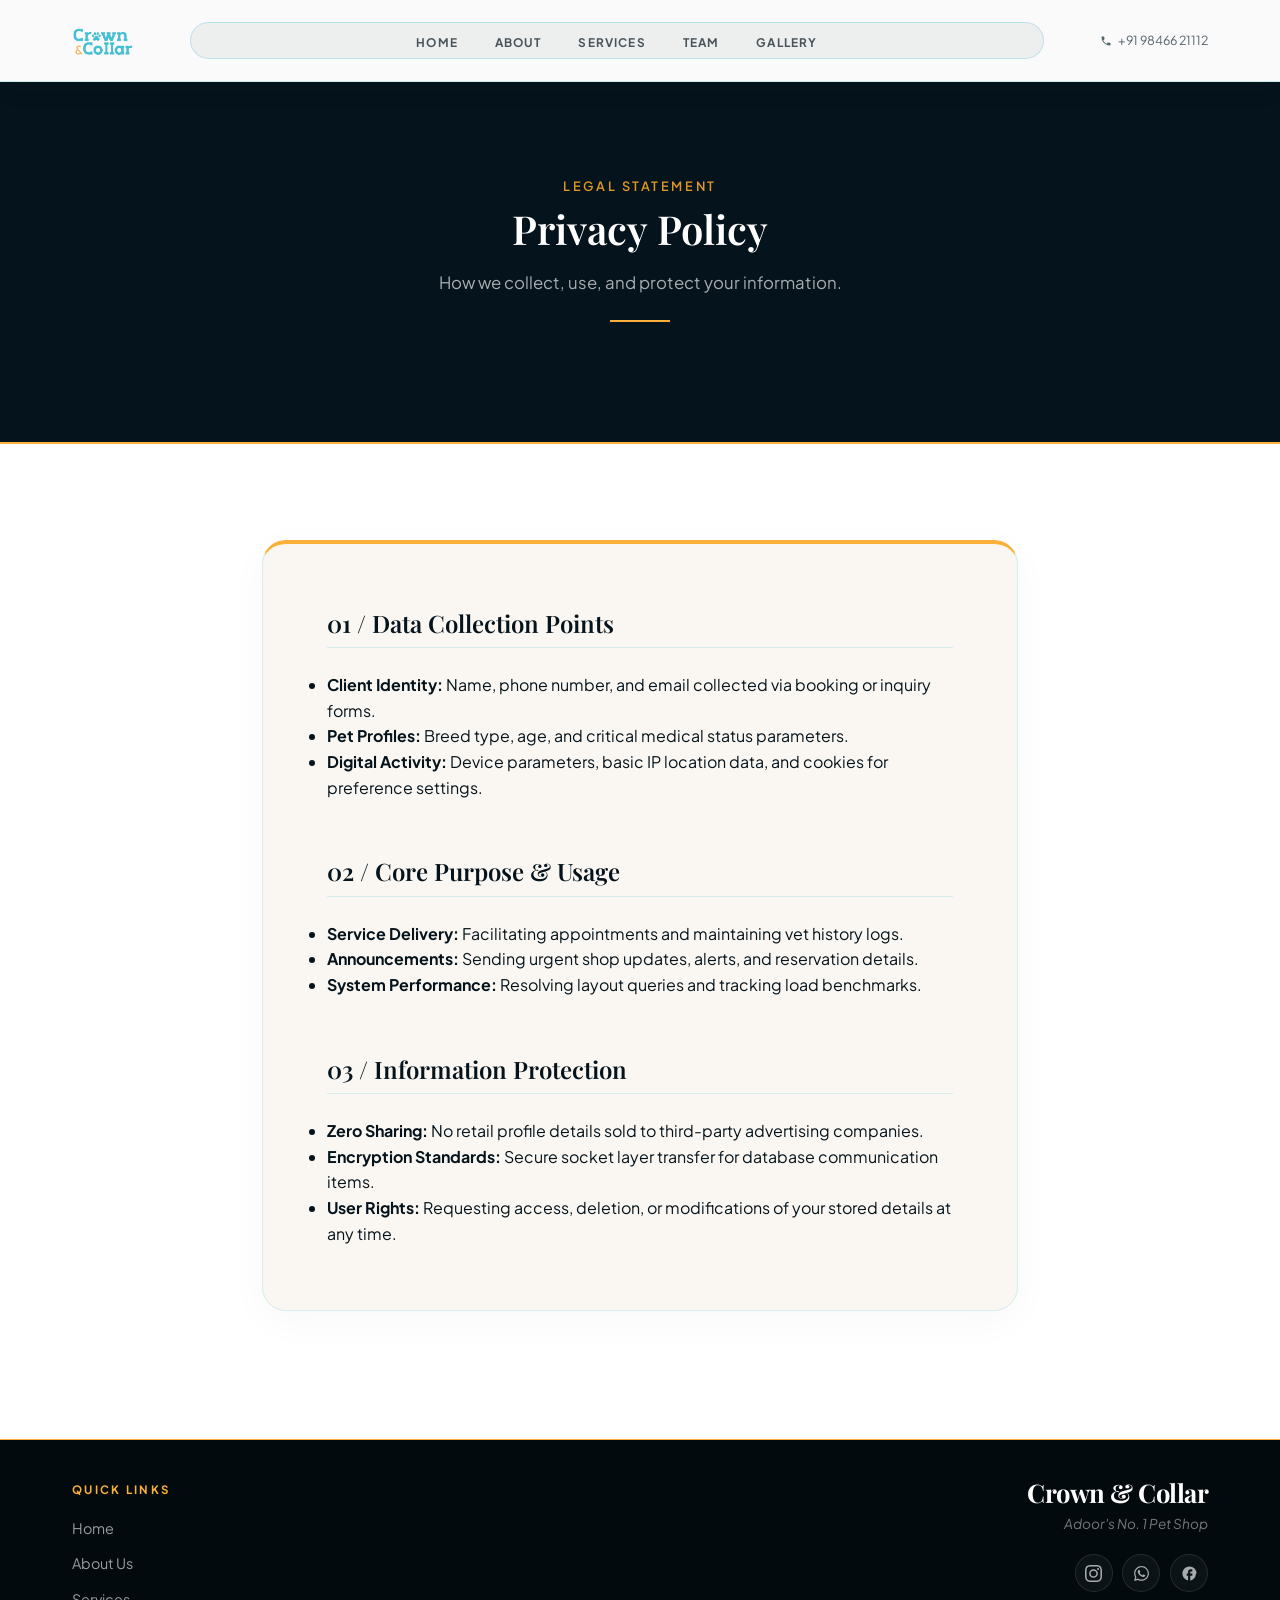
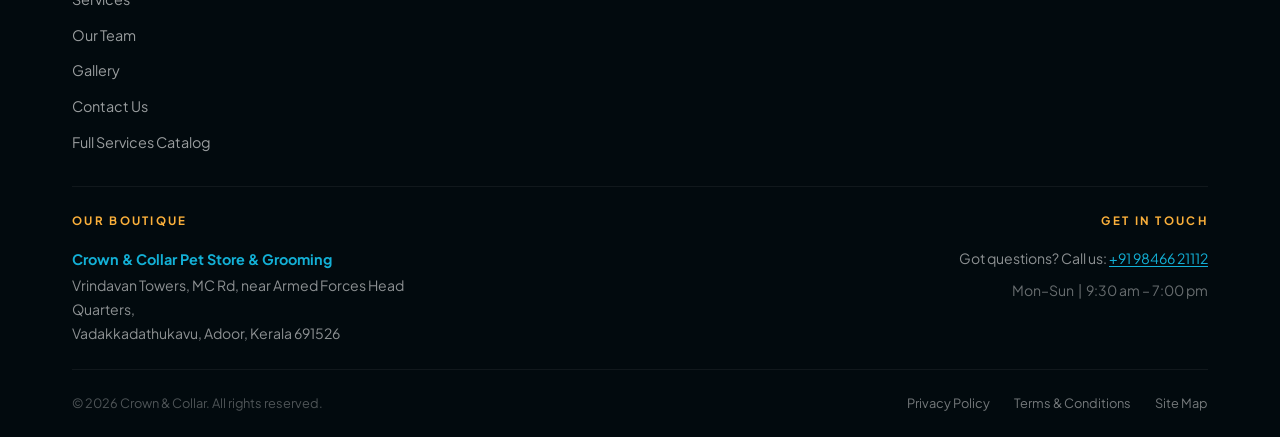
==== privacy.html @ 4568de73 "Initial commit" ====
<!DOCTYPE html>
<html lang="en">
<head>
  <meta charset="UTF-8">
  <meta name="viewport" content="width=device-width, initial-scale=1.0">
  <title>Privacy Policy | Crown & Collar Premium Pet Boutique</title>
  <meta name="description" content="Privacy practices and user data processing policies at Crown & Collar.">
  
  <!-- Fonts -->
  <link rel="preconnect" href="https://fonts.googleapis.com">
  <link rel="preconnect" href="https://fonts.gstatic.com" crossorigin>
  <link href="https://fonts.googleapis.com/css2?family=Playfair+Display:ital,wght@0,400..900;1,400..900&family=Plus+Jakarta+Sans:ital,wght@0,200..800;1,200..800&display=swap" rel="stylesheet">
  
  <link rel="stylesheet" href="styles.css">
</head>
<body>

  <!-- Scroll to Top Floating Button -->
  <button class="scroll-to-top" id="ScrollToTopBtn" aria-label="Scroll to top">
    <svg width="24" height="24" viewBox="0 0 24 24" fill="none" stroke="currentColor" stroke-width="2.5" stroke-linecap="round" stroke-linejoin="round">
      <line x1="12" y1="19" x2="12" y2="5"></line>
      <polyline points="5 12 12 5 19 12"></polyline>
    </svg>
  </button>

  <!-- Header Section -->
  <header class="main-header" id="Header">
    <div class="header-container">
      <div class="logo-wrapper">
        <a href="index.html#home" class="logo-link" aria-label="Crown & Collar Home">
          <img src="assets/logo_vertical.png" alt="Crown & Collar" class="header-logo-img">
        </a>
      </div>
      
      <nav class="nav-menu" id="NavMenu">
        <ul class="nav-list">
          <li class="nav-item"><a href="index.html#home" class="nav-link">Home</a></li>
          <li class="nav-item"><a href="index.html#about" class="nav-link">About</a></li>
          <li class="nav-item"><a href="index.html#services" class="nav-link">Services</a></li>
          <li class="nav-item"><a href="index.html#team" class="nav-link">Team</a></li>
          <li class="nav-item"><a href="index.html#gallery" class="nav-link">Gallery</a></li>
        </ul>
      </nav>

      <div class="header-actions">
        <div class="header-contact-info">
          <span class="contact-detail-line">
            <svg width="12" height="12" viewBox="0 0 24 24" fill="currentColor">
              <path d="M6.62 10.79c1.44 2.83 3.76 5.14 6.59 6.59l2.2-2.2c.27-.27.67-.36 1.02-.24 1.12.37 2.33.57 3.57.57.55 0 1 .45 1 1V20c0 .55-.45 1-1 1-9.39 0-17-7.61-17-17 0-.55.45-1 1-1h3.5c.55 0 1 .45 1 1 0 1.25.2 2.45.57 3.57.11.35.03.74-.25 1.02l-2.2 2.2z"/>
            </svg>
            <a href="tel:+919846621112">+91 98466 21112</a>
          </span>
        </div>
        <button class="mobile-toggle" aria-label="Toggle Navigation" id="MobileMenuToggle" style="display:none">
          <span class="bar"></span>
          <span class="bar"></span>
          <span class="bar"></span>
        </button>
      </div>
    </div>
  </header>


  <!-- Title Section -->
  <section class="services-hero-banner">
    <div class="container">
      <div class="section-center-header" style="margin-bottom: 2rem;">
        <div class="section-header-tag">Legal Statement</div>
        <h1 class="section-title">Privacy Policy</h1>
        <p class="subpage-tagline">How we collect, use, and protect your information.</p>
        <div class="divider-line center"></div>
      </div>
    </div>
  </section>

  <!-- Policy Content -->
  <section class="policy-page-content">
    <div class="policy-content-container">
      <div class="announcements-card">
        
        <div class="policy-block">
          <h2>01 / Data Collection Points</h2>
          <ul class="bullet-highlights-list">
            <li><strong>Client Identity:</strong> Name, phone number, and email collected via booking or inquiry forms.</li>
            <li><strong>Pet Profiles:</strong> Breed type, age, and critical medical status parameters.</li>
            <li><strong>Digital Activity:</strong> Device parameters, basic IP location data, and cookies for preference settings.</li>
          </ul>
        </div>

        <div class="policy-block">
          <h2>02 / Core Purpose &amp; Usage</h2>
          <ul class="bullet-highlights-list">
            <li><strong>Service Delivery:</strong> Facilitating appointments and maintaining vet history logs.</li>
            <li><strong>Announcements:</strong> Sending urgent shop updates, alerts, and reservation details.</li>
            <li><strong>System Performance:</strong> Resolving layout queries and tracking load benchmarks.</li>
          </ul>
        </div>

        <div class="policy-block">
          <h2>03 / Information Protection</h2>
          <ul class="bullet-highlights-list">
            <li><strong>Zero Sharing:</strong> No retail profile details sold to third-party advertising companies.</li>
            <li><strong>Encryption Standards:</strong> Secure socket layer transfer for database communication items.</li>
            <li><strong>User Rights:</strong> Requesting access, deletion, or modifications of your stored details at any time.</li>
          </ul>
        </div>

      </div>
    </div>
  </section>

  <!-- Footer Section -->
  <footer class="main-footer">
    <div class="container">

      <!-- Top Row: Quick Links | Brand + Socials -->
      <div class="footer-top">
        <div class="footer-quick-links">
          <span class="footer-section-label">Quick Links</span>
          <ul class="footer-links">
            <li><a href="index.html#home">Home</a></li>
            <li><a href="index.html#about">About Us</a></li>
            <li><a href="index.html#services">Services</a></li>
            <li><a href="index.html#team">Our Team</a></li>
            <li><a href="index.html#gallery">Gallery</a></li>
            <li><a href="index.html#contact">Contact Us</a></li>
            <li><a href="services.html">Full Services Catalog</a></li>
          </ul>
        </div>
        <div class="footer-brand-block">
          <span class="footer-logo-text">Crown &amp; Collar</span>
          <span class="footer-tagline">Adoor's No. 1 Pet Shop</span>
          <div class="footer-socials">
            <a href="https://www.instagram.com/crown_n_collar_official/" target="_blank" aria-label="Instagram" class="social-icon">
              <svg width="17" height="17" viewBox="0 0 24 24" fill="currentColor"><path d="M12 2.163c3.204 0 3.584.012 4.85.07 3.252.148 4.771 1.691 4.919 4.919.058 1.265.069 1.645.069 4.849 0 3.205-.012 3.584-.069 4.849-.149 3.225-1.664 4.771-4.919 4.919-1.266.058-1.644.07-4.85.07-3.204 0-3.584-.012-4.849-.07-3.26-.149-4.771-1.699-4.919-4.92-.058-1.265-.07-1.644-.07-4.849 0-3.204.013-3.583.07-4.849.149-3.227 1.664-4.771 4.919-4.919 1.266-.057 1.645-.069 4.849-.069zM12 0C8.741 0 8.333.014 7.053.072 2.695.272.273 2.69.073 7.051.014 8.333 0 8.741 0 12c0 3.259.014 3.668.072 4.948.2 4.358 2.618 6.78 6.98 6.98 1.281.058 1.689.072 4.948.072 3.259 0 3.668-.014 4.948-.072 4.354-.2 6.782-2.618 6.979-6.98.059-1.28.073-1.689.073-4.948 0-3.259-.014-3.667-.072-4.947-.196-4.354-2.617-6.78-6.979-6.98C15.668.014 15.259 0 12 0zm0 5.838a6.162 6.162 0 1 0 0 12.324 6.162 6.162 0 0 0 0-12.324zM12 16a4 4 0 1 1 0-8 4 4 0 0 1 0 8zm6.406-11.845a1.44 1.44 0 1 0 0 2.881 1.44 1.44 0 0 0 0-2.881z"/></svg>
            </a>
            <a href="https://wa.me/919846621112" target="_blank" aria-label="WhatsApp" class="social-icon">
              <svg width="17" height="17" viewBox="0 0 448 512" fill="currentColor"><path d="M380.9 97.1C339 55.1 283.2 32 223.9 32c-122.4 0-222 99.6-222 222 0 39.1 10.2 77.3 29.6 111L0 480l117.7-30.9c32.4 17.7 68.9 27 106.1 27h.1c122.3 0 224.1-99.6 224.1-222 0-59.3-25.2-115-67.1-157zm-157 341.6c-33.2 0-65.7-8.9-94-25.7l-6.7-4-69.8 18.3 18.7-68.1-4.4-7c-18.5-29.4-28.2-63.3-28.2-98.2 0-101.7 82.8-184.5 184.6-184.5 49.3 0 95.6 19.2 130.4 54.1 34.8 34.9 56.2 81.2 56.1 130.5 0 101.8-84.9 184.6-186.6 184.6zm101.2-138.2c-5.5-2.8-32.8-16.2-37.9-18-5.1-1.9-8.8-2.8-12.5 2.8-3.7 5.6-14.3 18-17.6 21.8-3.2 3.7-6.5 4.2-12 1.4-32.6-16.3-54-29.1-75.5-66-5.7-9.8 5.7-9.1 16.3-30.3 1.8-3.7.9-6.9-.5-9.7-1.4-2.8-12.5-30.1-17.1-41.2-4.5-10.8-9.1-9.3-12.5-9.5-3.2-.2-6.9-.2-10.6-.2-3.7 0-9.7 1.4-14.8 6.9-5.1 5.6-19.4 19-19.4 46.3 0 27.3 19.9 53.7 22.6 57.4 2.8 3.7 39.1 59.7 94.8 83.8 35.2 15.2 49 16.5 66.6 13.9 10.7-1.6 32.8-13.4 37.4-26.4 4.6-13 4.6-24.1 3.2-26.4-1.3-2.5-5-3.9-10.5-6.6z"/></svg>
            </a>
            <a href="https://www.facebook.com/profile.php?id=61587405965671" target="_blank" aria-label="Facebook" class="social-icon">
              <svg width="17" height="17" viewBox="0 0 24 24" fill="currentColor"><path d="M22 12c0-5.52-4.48-10-10-10S2 6.48 2 12c0 4.84 3.44 8.87 8 9.8V15H8v-3h2V9.5C10 7.57 11.57 6 13.5 6H16v3h-2c-.55 0-1 .45-1 1v2h3v3h-3v6.95c4.56-.93 8-4.96 8-9.75z"/></svg>
            </a>
          </div>
        </div>
      </div>

      <!-- Middle Row: Address | Get in Touch -->
      <div class="footer-middle">
        <div class="footer-address-block">
          <span class="footer-section-label">Our Boutique</span>
          <strong>Crown &amp; Collar Pet Store &amp; Grooming</strong>
          <p>Vrindavan Towers, MC Rd, near Armed Forces Head Quarters,<br>Vadakkadathukavu, Adoor, Kerala 691526</p>
        </div>
        <div class="footer-contact-block">
          <span class="footer-section-label" style="display:block; text-align:right;">Get in Touch</span>
          <p>Got questions? Call us: <a href="tel:+919846621112">+91 98466 21112</a></p>
          <p style="margin-top: 0.5rem; color: rgba(255,255,255,0.4);">Mon&ndash;Sun &nbsp;|&nbsp; 9:30 am &ndash; 7:00 pm</p>
        </div>
      </div>

      <!-- Bottom Bar -->
      <div class="footer-bottom">
        <p class="copyright-txt">&copy; 2026 Crown &amp; Collar. All rights reserved.</p>
        <ul class="bottom-links">
          <li><a href="privacy.html">Privacy Policy</a></li>
          <li><a href="tnc.html">Terms &amp; Conditions</a></li>
          <li><a href="sitemap.xml">Site Map</a></li>
        </ul>
      </div>

    </div>
  </footer>

  <script src="script.js"></script>
</body>
</html>
---- styles.css ----
/* 
   Crown & Collar - Remake Stylesheet
   Storefront Aligned Design System
*/

/* --- CSS Variables & Design Tokens --- */
:root {
  --color-white: #ffffff;
  --color-beige-light: #faf7f2;          /* Warm editorial background */
  --color-beige-dark: #f5f0e6;
  --color-sand: #eae1d4;
  
  /* Brand Slate, Sky Blue & Gold from logo / storefront sign */
  --color-accent-emerald: #05141c;       /* Storefront dark Slate-teal */
  --color-accent-emerald-dark: #020a0e;
  --color-accent-emerald-light: #e4f5f9;
  
  --color-accent-blue: #13b0d6;          /* glowing logo cyan/sky blue */
  --color-accent-gold: #fbb03b;          /* logo ampersand orange-yellow */
  --color-accent-gold-dark: #e09623;
  
  --color-text-dark: #05141c;            /* Dark slate-teal instead of generic black */
  --color-text-muted: #56646e;           /* Muted slate-teal */
  
  /* Playfair Display display serif and Jakarta Sans body */
  --font-title: 'Playfair Display', Georgia, serif;
  --font-body: 'Plus Jakarta Sans', system-ui, -apple-system, sans-serif;
  
  --transition-smooth: all 0.75s cubic-bezier(0.34, 1.56, 0.64, 1); /* Spring transition curve */
  --transition-fast: all 0.2s ease;
  
  --border-premium: 1px solid rgba(19, 176, 214, 0.15);
  --border-radius-btn: 50px;             /* Pill buttons matching Grooming Offer Card flyer */
  --border-radius-card: 24px;            /* Rounded editorial cards */
  --border-radius-pill: 50px;
}

/* --- Base & Reset --- */
* {
  margin: 0;
  padding: 0;
  box-sizing: border-box;
}

html {
  scroll-behavior: smooth;
  font-size: 16px;
  -webkit-font-smoothing: antialiased;
  overflow-x: hidden;
}

body {
  font-family: var(--font-body);
  background-color: var(--color-beige-light);
  color: var(--color-text-dark);
  line-height: 1.6;
  overflow-x: hidden;
}

/* Custom Scrollbar */
::-webkit-scrollbar {
  width: 8px;
}
::-webkit-scrollbar-track {
  background: var(--color-beige-dark);
}
::-webkit-scrollbar-thumb {
  background: var(--color-accent-blue);
}
::-webkit-scrollbar-thumb:hover {
  background: var(--color-accent-blue);
  filter: brightness(0.9);
}

.container {
  max-width: 1200px;
  margin: 0 auto;
  padding: 0 2rem;
  width: 100%;
}

h1, h2, h3, h4, h5, h6 {
  font-family: var(--font-title);
  color: var(--color-accent-emerald);
  font-weight: 600;
  line-height: 1.25;
}

a {
  text-decoration: none;
  color: inherit;
  transition: var(--transition-fast);
}

img {
  max-width: 100%;
  height: auto;
  display: block;
}

/* --- Buttons (Pills Aligned) --- */
.btn {
  display: inline-flex;
  align-items: center;
  justify-content: center;
  gap: 0.5rem;
  font-family: var(--font-body);
  font-weight: 500;
  font-size: 0.85rem;
  text-transform: uppercase;
  letter-spacing: 0.1em;
  padding: 1rem 2rem;
  border-radius: var(--border-radius-btn);
  cursor: pointer;
  border: none;
  transition: var(--transition-smooth);
}

.btn-primary {
  background-color: var(--color-accent-blue);
  color: var(--color-accent-emerald);
  border: 1px solid var(--color-accent-blue);
  font-weight: 700;
}

.btn-primary:hover {
  background-color: transparent;
  color: var(--color-accent-blue);
}

.btn-secondary {
  background-color: var(--color-white);
  color: var(--color-accent-blue);
  border: 1px solid rgba(19, 176, 214, 0.25);
}

.btn-secondary:hover {
  background-color: var(--color-accent-emerald-light);
}

.btn-outline {
  background-color: transparent;
  color: var(--color-white);
  border: 1.5px solid var(--color-accent-gold);
}

.btn-outline:hover {
  background-color: var(--color-accent-gold);
  color: var(--color-accent-emerald-dark);
}

.btn-outline-dark {
  background-color: transparent;
  color: var(--color-accent-blue);
  border: 1.5px solid var(--color-accent-blue);
}

.btn-outline-dark:hover {
  background-color: var(--color-accent-blue);
  color: var(--color-accent-emerald);
}

.btn-block {
  display: flex;
  width: 100%;
}

.section-header-tag {
  font-size: 0.8rem;
  text-transform: uppercase;
  letter-spacing: 0.2em;
  color: var(--color-accent-gold-dark);
  font-weight: 600;
  margin-bottom: 0.5rem;
}

.section-title {
  font-size: 2.5rem;
  margin-bottom: 1rem;
}

.divider-line {
  width: 60px;
  height: 2px;
  background-color: var(--color-accent-gold);
  margin-bottom: 1.5rem;
}

.divider-line.center {
  margin-left: auto;
  margin-right: auto;
}

.section-center-header {
  text-align: center;
  display: flex;
  flex-direction: column;
  align-items: center;
  margin-bottom: 4rem;
}

/* --- Decorative Watermark --- */
.section-bg-paw {
  position: absolute;
  width: 400px;
  height: 400px;
  background-image: url("data:image/svg+xml,%3Csvg xmlns='http://www.w3.org/2000/svg' viewBox='0 0 432 442' fill='%2313b0d6'%3E%3Cpath d='M38,123 L22,135 L16,142 L11,153 L9,169 L10,190 L15,206 L30,231 L54,252 L70,258 L94,258 L108,251 L122,230 L123,218 L125,216 L125,193 L123,190 L122,178 L116,164 L117,162 L114,161 L103,142 L97,137 L92,129 L83,128 L76,122 L63,122 L57,119 Z'/%3E%3Cpath d='M374,337 L357,300 L335,278 L328,279 L325,273 L319,273 L302,255 L283,217 L265,193 L226,176 L204,177 L168,193 L148,218 L128,259 L77,299 L59,336 L60,372 L86,405 L108,412 L147,413 L205,395 L224,394 L283,413 L325,413 L348,403 L364,388 L374,366 Z'/%3E%3Cpath d='M136,15 L117,24 L104,40 L103,49 L95,69 L96,92 L103,109 L103,115 L113,135 L128,151 L136,157 L143,158 L148,162 L165,163 L176,161 L197,145 L199,137 L204,131 L213,90 L212,80 L209,84 L208,69 L204,56 L198,47 L198,43 L192,39 L191,33 L186,28 L164,15 L156,13 Z'/%3E%3Cpath d='M305,16 L284,13 L270,15 L258,20 L243,32 L241,39 L236,42 L228,58 L225,72 L225,87 L223,87 L222,81 L220,87 L225,123 L235,146 L255,161 L281,163 L296,157 L315,141 L330,117 L330,111 L337,92 L336,60 L330,47 L330,41 L317,24 Z'/%3E%3Cpath d='M394,123 L379,119 L356,123 L341,131 L333,141 L325,144 L323,152 L316,161 L316,166 L310,180 L310,190 L307,193 L307,215 L311,230 L316,237 L318,244 L322,245 L330,254 L348,259 L358,259 L376,255 L388,244 L394,241 L405,229 L409,219 L415,211 L422,188 L424,161 L418,142 L413,139 L406,129 Z'/%3E%3C/svg%3E");
  background-repeat: no-repeat;
  background-size: contain;
  opacity: 0.02;
  pointer-events: none;
  z-index: 1;
}

.watermark-top-left {
  top: 10%;
  left: -100px;
  transform: rotate(25deg);
}

.watermark-bottom-right {
  bottom: 5%;
  right: -100px;
  transform: rotate(-15deg);
}

/* --- Floating Scroll to Top --- */
.scroll-to-top {
  position: fixed;
  bottom: 2rem;  /* Lowered as WhatsApp button is removed */
  right: 2rem;
  width: 48px;
  height: 48px;
  background-color: var(--color-accent-blue);
  color: var(--color-accent-emerald);
  border: 1px solid rgba(255, 255, 255, 0.1);
  border-radius: var(--border-radius-btn);
  display: flex;
  align-items: center;
  justify-content: center;
  box-shadow: 0 4px 15px rgba(0,0,0,0.15);
  cursor: pointer;
  opacity: 0;
  pointer-events: none;
  z-index: 99;
  transition: var(--transition-smooth);
}

.scroll-to-top.visible {
  opacity: 1;
  pointer-events: auto;
}

.scroll-to-top:hover {
  background-color: var(--color-white);
  color: var(--color-accent-blue);
  border-color: var(--color-accent-blue);
  transform: translateY(-3px);
}

/* --- Header & Logo Customization --- */
.main-header {
  position: fixed;
  top: 0;
  left: 0;
  width: 100%;
  z-index: 100;
  background-color: rgba(255, 255, 255, 0.98);
  backdrop-filter: blur(20px);
  -webkit-backdrop-filter: blur(20px);
  border-bottom: 1px solid rgba(19, 176, 214, 0.2);
  box-shadow: 0 4px 28px rgba(5, 20, 28, 0.09);
  transition: var(--transition-fast);
}

/* Exact logo image in header */
.header-logo-img {
  height: 62px;
  width: auto;
  display: block;
  object-fit: contain;
}

.header-container {
  max-width: 1200px;
  margin: 0 auto;
  padding: 0.6rem 2rem;
  display: flex;
  align-items: center;
  gap: 2rem;
  /* logo | nav (center) | contact */
}

/* Mobile nav overlay dimmer */
.nav-overlay {
  display: none;
  position: fixed;
  inset: 0;
  background: rgba(2, 10, 14, 0.55);
  z-index: 99;
  backdrop-filter: blur(2px);
}

.nav-overlay.active {
  display: block;
}

/* Vertical Stacked Logo (Header Nav) */
.logo-vertical {
  display: flex;
  flex-direction: column;
  align-items: flex-start;
  line-height: 0.95;
  padding: 2px 0;
}

.logo-vertical .logo-line-1 {
  font-family: var(--font-title);
  font-size: 1.55rem;
  font-weight: 700;
  color: var(--color-accent-blue);
  display: flex;
  align-items: center;
  gap: 1px;
  letter-spacing: -0.02em;
}

.logo-vertical .logo-line-2 {
  font-family: var(--font-title);
  font-size: 1.25rem;
  font-weight: 700;
  color: var(--color-accent-blue);
  letter-spacing: -0.01em;
  margin-top: 1px;
}

.logo-vertical .amp {
  color: var(--color-accent-gold);
  font-style: italic;
  font-weight: 400;
}

/* Horizontal Logo elsewhere */
.logo-horizontal {
  font-family: var(--font-title);
  color: var(--color-accent-blue);
  display: inline-flex;
  align-items: center;
  gap: 3px;
  letter-spacing: -0.02em;
}

.logo-horizontal .amp {
  color: var(--color-accent-gold);
  font-style: italic;
  font-weight: 400;
}

/* SVG Paw Print logo char styling */
.logo-paw-icon svg {
  width: 19px;
  height: 19px;
  fill: var(--color-accent-blue);
  color: var(--color-accent-blue);
  vertical-align: middle;
  display: inline-block;
  margin: 0 -1px;
}

/* Navigation: hidden on mobile, horizontal bar on desktop */
.nav-menu {
  display: none;
  position: static;
  width: auto;
  height: auto;
  background-color: transparent;
  border-left: none;
  padding: 0;
  z-index: 1;
}

.nav-list {
  display: flex;
  flex-direction: column;
  list-style: none;
  gap: 2rem;
}

.nav-link {
  font-size: 0.95rem;
  font-weight: 700;
  text-transform: uppercase;
  letter-spacing: 0.15em;
  color: rgba(255, 255, 255, 0.8);
  position: relative;
  padding: 0.5rem 0;
}


.nav-link.active {
  color: var(--color-accent-blue);
}

.header-actions {
  display: flex;
  align-items: center;
  gap: 1.5rem;
}

.header-contact-info {
  display: none;
  flex-direction: column;
  align-items: flex-end;
  gap: 0.15rem;
  font-size: 0.78rem;
  color: var(--color-text-muted); /* Dark on light header */
}

.contact-detail-line {
  display: flex;
  align-items: center;
  gap: 0.4rem;
  color: var(--color-text-muted);
}

.contact-detail-line a {
  color: var(--color-text-muted);
}

.contact-detail-line a:hover {
  color: var(--color-accent-blue);
}

.mobile-toggle {
  display: none;
}


.mobile-toggle .bar {
  width: 100%;
  height: 2px;
  background-color: var(--color-accent-blue);
  transition: var(--transition-fast);
}

/* --- Hero Section & Grid --- */
.hero-section {
  position: relative;
  min-height: 100vh;
  padding: 10rem 0 5rem;
  background-color: var(--color-accent-emerald);
  display: flex;
  align-items: center;
  color: var(--color-white);
  border-bottom: 2px solid var(--color-accent-gold);
  /* Prevent horizontal overflow */
  overflow: hidden;
  width: 100%;
}

.hero-container-grid {
  display: flex;
  flex-direction: column;
  align-items: center;
  text-align: center;
  gap: 3rem;
  width: 100%;
}

.hero-text-block {
  max-width: 540px;
  margin: 0 auto;
}

.hero-title-logo-container {
  margin-bottom: 0.75rem;
  display: block;
}

.hero-logo-img {
  max-width: min(340px, 90vw);
  height: auto;
  display: block;
  margin: 0 auto;
}

.hero-subtitle {
  font-size: clamp(0.9rem, 2vw, 1.4rem);
  font-weight: 500;
  color: var(--color-accent-gold);
  text-transform: uppercase;
  letter-spacing: 0.15em;
  margin-bottom: 1.5rem;
}

.hero-copy {
  font-size: clamp(0.95rem, 1.5vw, 1.15rem);
  line-height: 1.6;
  color: rgba(255, 255, 255, 0.8);
  margin-bottom: 2.5rem;
}

.hero-cta-wrapper {
  display: flex;
}

.btn-book {
  padding: 1.15rem 2.5rem;
  font-weight: 700;
}

/* Interactive Paw Carousel queue layout */
.hero-carousel-block {
  display: flex;
  justify-content: center;
  align-items: center;
  overflow: hidden;
}

.paw-carousel-wrapper {
  position: relative;
  width: min(320px, 90vw);
  height: min(300px, 85vw);
  margin: 0 auto;
}

.paw-carousel {
  position: relative;
  width: 100%;
  height: 100%;
}

.paw-card {
  position: absolute;
  overflow: hidden;
  box-shadow: 0 15px 40px rgba(0,0,0,0.15);
  background-color: var(--color-white);
  border: var(--border-premium);
  transition: all 0.95s cubic-bezier(0.34, 1.56, 0.64, 1);
  cursor: pointer;
}

.paw-card:hover {
  box-shadow: 0 20px 45px rgba(19, 176, 214, 0.35);
  z-index: 10 !important;
}

.paw-card img {
  width: 100%;
  height: 100%;
  object-fit: cover;
  display: block;
  transition: transform 0.6s cubic-bezier(0.25, 1, 0.5, 1);
}

.paw-card:hover img {
  transform: scale(1.1);
}

/* Slot classes that JavaScript rotates (Proportional percentage-based sizes) */
.paw-card.slot-palm {
  bottom: 2%;
  left: 50%;
  transform: translateX(-50%) translateY(0) rotate(0deg) scale(1);
  width: 58%;
  height: 52%;
  border-radius: 55% 55% 45% 45% / 65% 65% 35% 35%;
  border: 2px solid var(--color-accent-gold);
  z-index: 5;
  opacity: 1;
  box-shadow: 0 20px 45px rgba(19, 176, 214, 0.25);
}

.paw-card.slot-toe1 {
  left: 5%;
  top: 10%;
  width: 22%;
  aspect-ratio: 93 / 78;
  height: auto;
  border-radius: 50% 50% 45% 45% / 60% 60% 40% 40%;
  border: 1px solid rgba(19, 176, 214, 0.55);
  transform: translateX(0) translateY(0) rotate(-22deg) scale(1);
  z-index: 4;
  opacity: 0.9;
}

.paw-card.slot-toe2 {
  left: 28%;
  top: 2%;
  width: 22%;
  aspect-ratio: 93 / 78;
  height: auto;
  border-radius: 50% 50% 45% 45% / 60% 60% 40% 40%;
  border: 1px solid rgba(19, 176, 214, 0.55);
  transform: translateX(0) translateY(0) rotate(-8deg) scale(1);
  z-index: 4;
  opacity: 0.9;
}

.paw-card.slot-toe3 {
  left: 52%;
  top: 2%;
  width: 22%;
  aspect-ratio: 93 / 78;
  height: auto;
  border-radius: 50% 50% 45% 45% / 60% 60% 40% 40%;
  border: 1px solid rgba(19, 176, 214, 0.55);
  transform: translateX(0) translateY(0) rotate(8deg) scale(1);
  z-index: 4;
  opacity: 0.9;
}

.paw-card.slot-toe4 {
  left: 72%;
  top: 10%;
  width: 22%;
  aspect-ratio: 93 / 78;
  height: auto;
  border-radius: 50% 50% 45% 45% / 60% 60% 40% 40%;
  border: 1px solid rgba(19, 176, 214, 0.55);
  transform: translateX(0) translateY(0) rotate(22deg) scale(1);
  z-index: 4;
  opacity: 0.9;
}


/* --- About Section --- */
.about-section {
  position: relative;
  padding: 4.5rem 0;
  background-color: var(--color-beige-light);
}

.about-grid {
  display: flex;
  flex-direction: column;
  gap: 3rem;
  align-items: center;
  text-align: center;
}

/* Numbered Services Flow Aligned to OB style */
.numbered-services-flow {
  display: flex;
  flex-direction: column;
  gap: 3.5rem;
  align-items: center;
  text-align: center;
  margin-bottom: 3.5rem;
  width: 100%;
}

.numbered-service-item {
  display: flex;
  flex-direction: column;
  align-items: center;
  position: relative;
  width: 100%;
}

.service-number {
  font-family: var(--font-title);
  font-size: 3.5rem;
  font-weight: 900;
  color: var(--color-accent-blue);
  line-height: 1;
  margin-bottom: 1.25rem;
}

.service-img-wrapper {
  width: 140px;
  height: 140px;
  border-radius: 24px;
  overflow: hidden;
  border: var(--border-premium);
  margin-bottom: 1.5rem;
  box-shadow: 0 10px 25px rgba(0,0,0,0.04);
}

.service-thumb-img {
  width: 100%;
  height: 100%;
  object-fit: cover;
}

.service-title-text {
  font-family: var(--font-title);
  font-size: 1.4rem;
  color: var(--color-text-dark);
  text-transform: uppercase;
  margin-bottom: 0.75rem;
  letter-spacing: -0.01em;
}

.service-desc-text {
  font-size: 0.92rem;
  color: var(--color-text-muted);
  max-width: 280px;
  line-height: 1.6;
}

.features-summary-banner {
  margin-top: 4rem;
  padding: 2rem;
  background-color: var(--color-white);
  border-radius: var(--border-radius-card);
  border: var(--border-premium);
  text-align: center;
  width: 100%;
}

.features-label {
  font-size: 0.75rem;
  font-weight: 700;
  text-transform: uppercase;
  letter-spacing: 0.2em;
  color: var(--color-accent-gold-dark);
  margin-bottom: 1.25rem;
}

.features-list-pills {
  display: flex;
  flex-wrap: wrap;
  justify-content: center;
  gap: 0.75rem;
}

.feature-pill {
  padding: 0.5rem 1.25rem;
  background-color: var(--color-beige-light);
  color: var(--color-text-dark);
  border-radius: var(--border-radius-pill);
  font-size: 0.85rem;
  font-weight: 600;
  border: 1px solid rgba(19, 176, 214, 0.1);
}

/* --- Services Section --- */
.services-section {
  padding: 4.5rem 0;
  background-color: var(--color-white);
  border-top: var(--border-premium);
  border-bottom: var(--border-premium);
  overflow: hidden;
}

.services-carousel-wrapper {
  margin: 0 -2rem;
  padding: 1rem 2rem 3rem;
  overflow-x: auto;
  scroll-behavior: smooth;
}

.services-carousel-wrapper::-webkit-scrollbar {
  display: none;
}

.services-row {
  display: flex;
  gap: 2.5rem;
  width: max-content;
}

.service-card.paw-shape {
  width: 280px;
  background-color: var(--color-white);
  padding: 3rem 2rem;
  border: 1px solid rgba(19, 176, 214, 0.15);
  box-shadow: 0 10px 30px rgba(19, 176, 214, 0.01);
  display: flex;
  flex-direction: column;
  align-items: center;
  text-align: center;
  border-radius: 90px 90px 45px 45px / 110px 110px 55px 55px; /* Paw curvature */
  transition: var(--transition-smooth);
}

.service-card.paw-shape:hover {
  transform: translateY(-8px);
  border-color: var(--color-accent-blue);
  box-shadow: 0 15px 40px rgba(19, 176, 214, 0.05);
}

.service-card-title {
  font-size: 1.35rem;
  margin-bottom: 1.25rem;
}

.card-icon-box {
  width: 60px;
  height: 60px;
  background-color: var(--color-beige-light);
  border-radius: 50%;
  display: flex;
  align-items: center;
  justify-content: center;
  margin-bottom: 1.5rem;
  border: 1px solid rgba(19, 176, 214, 0.15);
  color: var(--color-accent-blue);
}

.card-bullet-points {
  list-style: none;
  display: flex;
  flex-direction: column;
  gap: 0.5rem;
  font-size: 0.9rem;
  color: var(--color-text-muted);
  width: 100%;
}

.card-bullet-points li {
  position: relative;
  padding-left: 0.5rem;
}

.services-footer {
  text-align: center;
  margin-top: 2rem;
}

/* --- Team & Gallery Section --- */
.team-gallery-section {
  position: relative;
  padding: 4.5rem 0;
  background-color: var(--color-beige-light);
}

.team-subsection {
  margin-bottom: 8rem;
}

.team-grid {
  display: flex;
  flex-direction: column;
  gap: 2.5rem;
}

.team-card {
  background-color: var(--color-beige-light);
  border: var(--border-premium);
  border-radius: var(--border-radius-card);
  overflow: hidden;
  transition: var(--transition-smooth);
}

.team-card:hover {
  transform: translateY(-6px);
  border-color: var(--color-accent-blue);
}

.team-image-box {
  width: 100%;
  height: 340px;
  overflow: hidden;
}

.team-img {
  width: 100%;
  height: 100%;
  object-fit: cover;
}

.team-info {
  padding: 1.5rem;
}

.team-member-name {
  font-size: 1.25rem;
  margin-bottom: 0.25rem;
}

.team-member-role {
  font-size: 0.8rem;
  font-weight: 600;
  text-transform: uppercase;
  letter-spacing: 0.1em;
  color: var(--color-accent-gold-dark);
  margin-bottom: 1rem;
}

.team-spec-list {
  list-style: none;
  font-size: 0.85rem;
  color: var(--color-text-muted);
}

.team-spec-list li {
  position: relative;
  padding-left: 1rem;
}

.team-spec-list li::before {
  content: '•';
  position: absolute;
  left: 0;
  color: var(--color-accent-blue);
}

/* Gallery Row (mobile-first 2 columns, expanding to 4 on desktop) */
.gallery-row-flex {
  display: grid;
  grid-template-columns: repeat(2, 1fr);
  gap: 1rem;
  margin-bottom: 2.5rem;
}

.gallery-item-col {
  position: relative;
  height: 260px;
  overflow: hidden;
  cursor: pointer;
  border-radius: var(--border-radius-card);
  border: var(--border-premium);
}

.gallery-item-col .gallery-img {
  width: 100%;
  height: 100%;
  object-fit: cover;
  transition: var(--transition-smooth);
}

.gallery-item-col:hover .gallery-img {
  transform: scale(1.05);
}

.gallery-item-col .gallery-overlay {
  position: absolute;
  top: 0;
  left: 0;
  width: 100%;
  height: 100%;
  background-image: linear-gradient(to top, rgba(5,20,28,0.85), transparent);
  opacity: 0;
  display: flex;
  align-items: flex-end;
  padding: 1.5rem;
  transition: var(--transition-smooth);
}

.gallery-item-col:hover .gallery-overlay {
  opacity: 1;
}

.gallery-item-col .gallery-item-title {
  color: var(--color-white);
  font-size: 1.1rem;
}

.gallery-footer {
  text-align: center;
}

/* --- Lightbox Modal --- */
.lightbox {
  position: fixed;
  top: 0;
  left: 0;
  width: 100%;
  height: 100%;
  background-color: rgba(5, 20, 28, 0.96);
  z-index: 1000;
  display: none;
  align-items: center;
  justify-content: center;
  opacity: 0;
  transition: opacity 0.4s ease;
}

.lightbox.active {
  display: flex;
  opacity: 1;
}

.lightbox-close {
  position: absolute;
  top: 2rem;
  right: 2rem;
  background: transparent;
  border: none;
  font-size: 3rem;
  color: var(--color-white);
  cursor: pointer;
}

.lightbox-arrow {
  position: absolute;
  top: 50%;
  transform: translateY(-50%);
  background: transparent;
  border: none;
  font-size: 2.5rem;
  color: var(--color-white);
  cursor: pointer;
  padding: 1rem;
  z-index: 1001;
}

.lightbox-arrow.prev { left: 2rem; }
.lightbox-arrow.next { right: 2rem; }

.lightbox-content {
  max-width: 80%;
  max-height: 80%;
  text-align: center;
}

.lightbox-img {
  max-width: 100%;
  max-height: 70vh;
  object-fit: contain;
  border: 4px solid var(--color-accent-emerald-dark);
}

.lightbox-caption {
  margin-top: 1.5rem;
  color: var(--color-white);
  font-family: var(--font-title);
  font-size: 1.25rem;
}

/* --- Contact Section --- */
.contact-section {
  padding: 4.5rem 0;
  background-color: var(--color-white);
  border-top: var(--border-premium);
}

.contact-grid {
  display: flex;
  flex-direction: column;
  gap: 3rem;
}

.details-list {
  display: flex;
  flex-direction: column;
  gap: 2rem;
  margin-bottom: 3rem;
}

.detail-item {
  display: flex;
  gap: 1.25rem;
  align-items: flex-start;
}

.detail-icon {
  width: 44px;
  height: 44px;
  background-color: var(--color-white);
  border: 1px solid rgba(19, 176, 214, 0.25);
  color: var(--color-accent-blue);
  display: flex;
  align-items: center;
  justify-content: center;
  border-radius: var(--border-radius-card);
}

.detail-title {
  font-size: 1rem;
  font-family: var(--font-body);
  font-weight: 600;
  margin-bottom: 0.25rem;
}

.detail-val {
  color: var(--color-text-muted);
  font-size: 0.95rem;
}

.detail-val a:hover {
  color: var(--color-accent-blue);
}

.map-embed-container {
  border: var(--border-premium);
  border-radius: var(--border-radius-card);
  overflow: hidden;
  box-shadow: 0 8px 25px rgba(0, 0, 0, 0.05);
}

/* Form Styles */
.contact-form-box {
  background-color: var(--color-white);
  padding: 4rem;
  border: var(--border-premium);
  border-radius: var(--border-radius-card);
  box-shadow: 0 15px 45px rgba(19, 176, 214, 0.02);
  position: relative;
  overflow: hidden;
}

.actual-form {
  display: flex;
  flex-direction: column;
  gap: 1.75rem;
}

.actual-form.hidden {
  display: none;
}

.form-group {
  display: flex;
  flex-direction: column;
  gap: 0.5rem;
}

.form-group label {
  font-size: 0.8rem;
  font-weight: 600;
  text-transform: uppercase;
  letter-spacing: 0.1em;
  color: var(--color-text-muted);
}

.form-group input,
.form-group textarea {
  font-family: var(--font-body);
  font-size: 0.95rem;
  padding: 1rem;
  background-color: var(--color-beige-light);
  border: 1px solid rgba(19, 176, 214, 0.1);
  border-radius: var(--border-radius-btn);
  outline: none;
  transition: var(--transition-fast);
  color: var(--color-text-dark);
}

.form-group input:focus,
.form-group textarea:focus {
  border-color: var(--color-accent-blue);
  background-color: var(--color-white);
  box-shadow: 0 0 0 3px rgba(19, 176, 214, 0.15);
}

.submit-btn {
  padding: 1.15rem;
  border: none;
  font-weight: 700;
  background-color: var(--color-accent-blue);
  color: var(--color-accent-emerald);
}

.submit-btn:hover {
  background-color: var(--color-accent-emerald);
  color: var(--color-accent-blue);
  border: 1px solid var(--color-accent-blue);
}

.send-icon {
  margin-left: 0.5rem;
}

/* Success Toast */
.form-toast-success {
  display: none;
  align-items: center;
  gap: 1.5rem;
  background-color: var(--color-accent-emerald-light);
  border-left: 4px solid var(--color-accent-blue);
  padding: 2rem;
  border-radius: var(--border-radius-card);
  animation: slideUpToast 0.5s cubic-bezier(0.25, 1, 0.5, 1);
}

.form-toast-success.active {
  display: flex;
}

.form-toast-success svg {
  color: var(--color-accent-blue);
  flex-shrink: 0;
}

.form-toast-success strong {
  font-family: var(--font-title);
  font-size: 1.25rem;
  color: var(--color-accent-blue);
  margin-bottom: 0.25rem;
  display: block;
}

.form-toast-success p {
  color: var(--color-text-dark);
  font-size: 0.95rem;
  margin: 0;
}

@keyframes slideUpToast {
  0% { transform: translateY(20px); opacity: 0; }
  100% { transform: translateY(0); opacity: 1; }
}

/* --- Services Page Catalog & Policy Page Styles --- */
.services-hero-banner {
  background-color: var(--color-accent-emerald);
  color: var(--color-white);
  padding: 11rem 0 4rem;
  border-bottom: 2px solid var(--color-accent-gold);
  text-align: center;
}

.services-hero-banner .section-title {
  color: var(--color-white);
}

.subpage-tagline {
  font-size: 1.05rem;
  color: rgba(255, 255, 255, 0.65);
  margin-bottom: 1.5rem;
  font-weight: 400;
  max-width: 480px;
  line-height: 1.5;
}

/* Policy pages layout */
.policy-page-content {
  padding: 6rem 0 8rem;
  background-color: var(--color-white);
}

.policy-content-container {
  max-width: 820px;
  margin: 0 auto;
  padding: 0 2rem;
}

.announcements-card {
  background-color: var(--color-beige-light);
  border: var(--border-premium);
  border-top: 4px solid var(--color-accent-gold);
  border-radius: var(--border-radius-card);
  padding: 4rem;
  box-shadow: 0 10px 40px rgba(0, 0, 0, 0.03);
}

.policy-block {
  margin-bottom: 3.5rem;
}

.policy-block:last-child {
  margin-bottom: 0;
}

.policy-block h2 {
  font-size: 1.5rem;
  margin-bottom: 1.5rem;
  padding-bottom: 0.6rem;
  border-bottom: 1px solid rgba(19, 176, 214, 0.15);
  color: var(--color-accent-emerald);
}

.policy-block .bullet-highlights-list {
  gap: 1rem;
}

.policy-block .bullet-highlights-list li {
  gap: 0.75rem;
  align-items: flex-start;
}

.policy-block .bullet-highlights-list li::before {
  content: none;
}

.services-page-catalog {
  padding: 6rem 0;
  background-color: var(--color-white);
}

.service-category-block {
  margin-bottom: 5rem;
}

.service-category-block:last-child {
  margin-bottom: 0;
}

.category-title {
  font-size: 1.65rem;
  margin-bottom: 2.5rem;
  padding-bottom: 0.75rem;
  border-bottom: 1.5px solid rgba(19, 176, 214, 0.15);
}

.category-grid {
  display: grid;
  grid-template-columns: repeat(2, 1fr);
  gap: 3rem;
}

.catalog-item-card {
  background-color: var(--color-beige-light);
  border: var(--border-premium);
  padding: 3rem;
  border-radius: var(--border-radius-card);
  display: flex;
  flex-direction: column;
}

.catalog-item-card:hover {
  border-color: var(--color-accent-blue);
}

.catalog-item-header {
  display: flex;
  justify-content: space-between;
  align-items: baseline;
  margin-bottom: 1.5rem;
  border-bottom: 1.5px dashed rgba(19, 176, 214, 0.2);
  padding-bottom: 0.75rem;
}

.catalog-item-title {
  font-size: 1.3rem;
}

.catalog-item-price {
  font-family: var(--font-body);
  font-size: 1.2rem;
  font-weight: 700;
  color: var(--color-accent-gold-dark);
}

.catalog-item-details {
  list-style: none;
  display: flex;
  flex-direction: column;
  gap: 0.65rem;
  margin-bottom: 2rem;
  flex-grow: 1;
}

.catalog-item-details li {
  font-size: 0.95rem;
  color: var(--color-text-muted);
  position: relative;
  padding-left: 1.25rem;
}

.catalog-item-details li::before {
  content: '•';
  position: absolute;
  left: 0;
  color: var(--color-accent-blue);
  font-size: 1.2rem;
}

/* --- Footer Section (PRAASH-style 2-col layout) --- */
.main-footer {
  background-color: var(--color-accent-emerald-dark);
  color: rgba(255, 255, 255, 0.6);
  border-top: 1.5px solid var(--color-accent-gold);
  font-size: 0.9rem;
  line-height: 1.7;
}

/* Top row: Quick Links (left) | Brand + Socials (right) */
.footer-top {
  display: flex;
  flex-direction: column;
  align-items: flex-start;
  padding: 2.5rem 0 2rem;
  border-bottom: 1px solid rgba(255, 255, 255, 0.06);
  gap: 2rem;
}

.footer-quick-links {
  min-width: 160px;
}

.footer-section-label {
  font-size: 0.72rem;
  font-weight: 700;
  text-transform: uppercase;
  letter-spacing: 0.2em;
  color: var(--color-accent-gold);
  margin-bottom: 1rem;
  display: block;
}

.footer-links {
  list-style: none;
  display: flex;
  flex-direction: column;
  gap: 0.7rem;
}

.footer-links a {
  color: rgba(255, 255, 255, 0.6);
  font-size: 0.9rem;
  transition: var(--transition-fast);
}

.footer-links a:hover {
  color: var(--color-accent-blue);
  padding-left: 4px;
}

/* Right side: brand block */
.footer-brand-block {
  display: flex;
  flex-direction: column;
  align-items: flex-start;
  gap: 0.4rem;
  text-align: left;
}

.footer-logo-text {
  font-family: var(--font-title);
  font-size: 1.6rem;
  font-weight: 700;
  color: var(--color-white);
  letter-spacing: -0.02em;
  line-height: 1;
}

.footer-tagline {
  font-size: 0.85rem;
  color: rgba(255, 255, 255, 0.45);
  font-style: italic;
  margin-bottom: 0.8rem;
}

.footer-socials {
  display: flex;
  gap: 0.6rem;
}

.social-icon {
  width: 38px;
  height: 38px;
  background-color: rgba(255, 255, 255, 0.04);
  border: 1px solid rgba(255, 255, 255, 0.1);
  color: rgba(255, 255, 255, 0.65);
  display: flex;
  align-items: center;
  justify-content: center;
  border-radius: var(--border-radius-card);
  transition: var(--transition-fast);
}

.social-icon:hover {
  background-color: var(--color-accent-blue);
  color: var(--color-accent-emerald);
  border-color: var(--color-accent-blue);
  transform: translateY(-2px);
}

/* Middle row: Address (left) | Hours + Contact (right) */
.footer-middle {
  display: flex;
  flex-direction: column;
  align-items: flex-start;
  padding: 1.5rem 0;
  border-bottom: 1px solid rgba(255, 255, 255, 0.06);
  gap: 2rem;
}

.footer-address-block {
  max-width: 380px;
}

.footer-address-block p {
  color: rgba(255, 255, 255, 0.55);
  font-size: 0.88rem;
}

.footer-address-block strong {
  color: var(--color-accent-blue);
  display: block;
  margin-bottom: 0.15rem;
}

.footer-contact-block {
  text-align: left;
}

.footer-contact-block p {
  color: rgba(255, 255, 255, 0.55);
  font-size: 0.88rem;
}

.footer-contact-block a {
  color: var(--color-accent-blue);
  text-decoration: underline;
  text-underline-offset: 2px;
}

.footer-contact-block a:hover {
  color: var(--color-white);
}

/* Bottom bar: copyright + links */
.footer-bottom {
  display: flex;
  flex-direction: column;
  align-items: center;
  justify-content: center;
  padding: 1.4rem 0;
  font-size: 0.8rem;
  gap: 1.5rem;
  text-align: center;
}

.copyright-txt {
  color: rgba(255, 255, 255, 0.3);
}

.bottom-links {
  list-style: none;
  display: flex;
  gap: 1.5rem;
}

.bottom-links a {
  color: rgba(255, 255, 255, 0.45);
  transition: var(--transition-fast);
}

.bottom-links a:hover {
  color: var(--color-accent-blue);
}

/* --- Responsive Media Queries (Upward Desktop Expansion) --- */

@media (min-width: 768px) {
  html {
    font-size: 16px;
  }

  .mobile-toggle {
    display: none;
  }

  .nav-menu {
    display: flex;
    position: static;
    width: auto;
    height: auto;
    border-left: none;
    z-index: 1;
    flex: 1;
    justify-content: center;
    /* Pill container */
    background: rgba(5, 20, 28, 0.05);
    border: 1.5px solid rgba(19, 176, 214, 0.22);
    border-radius: 50px;
    margin: 0 1.5rem;
    padding: 0.28rem 0.4rem;
  }

  .nav-list {
    flex-direction: row;
    gap: 0.1rem;
    align-items: center;
  }

  .nav-link {
    color: var(--color-accent-emerald);
    font-size: 0.74rem;
    font-weight: 700;
    letter-spacing: 0.1em;
    text-transform: uppercase;
    position: relative;
    padding: 0.5rem 1.1rem;
    border-radius: 50px;
    transition: all 0.18s ease;
    opacity: 0.7;
  }

  .nav-link::after {
    display: none;
  }

  .nav-link:hover {
    color: var(--color-accent-emerald);
    background: rgba(19, 176, 214, 0.1);
    opacity: 1;
  }

  .nav-link.active {
    color: #fff;
    background: var(--color-accent-emerald);
    box-shadow: 0 3px 14px rgba(5, 20, 28, 0.28);
    opacity: 1;
  }


  .header-contact-info {
    display: flex;
  }

  /* Paw carousel desktop dimensions scaling */
  .paw-carousel-wrapper {
    width: 100%;
    max-width: 440px;
  }

  .paw-card.slot-palm {
    border-width: 2.5px;
  }

  .paw-card.slot-toe1,
  .paw-card.slot-toe2,
  .paw-card.slot-toe3,
  .paw-card.slot-toe4 {
    border-width: 1.5px;
  }

  .paw-card.slot-toe1 { left: 10%; }
  .paw-card.slot-toe2 { left: 33%; }
  .paw-card.slot-toe3 { left: 57%; }
  .paw-card.slot-toe4 { left: 80%; }


  /* Grid layout shifts */
  .numbered-services-flow {
    flex-direction: row;
    justify-content: space-between;
    gap: 2.5rem;
  }

  .numbered-service-item {
    flex: 1;
  }

  .team-grid {
    display: grid;
    grid-template-columns: repeat(3, 1fr);
    gap: 2.5rem;
  }

  /* Footer layout shifts to PRAASH 2-column layout */
  .footer-top {
    flex-direction: row;
    justify-content: space-between;
    gap: 3rem;
  }

  .footer-brand-block {
    align-items: flex-end;
    text-align: right;
  }

  .footer-middle {
    flex-direction: row;
    justify-content: space-between;
    gap: 3rem;
  }

  .footer-contact-block {
    text-align: right;
  }

  .footer-contact-block .footer-section-label {
    text-align: right !important;
  }

  .footer-bottom {
    flex-direction: row;
    justify-content: space-between;
    text-align: left;
    gap: 1rem;
  }
}

@media (min-width: 1024px) {
  .hero-section {
    padding: 12rem 0 6rem;
  }

  .hero-container-grid {
    display: grid;
    grid-template-columns: 1.15fr 0.85fr;
    text-align: left;
    gap: 4rem;
  }

  .hero-text-block {
    margin: 0;
  }

  .hero-logo-img {
    margin: 0;
  }

  .hero-cta-wrapper {
    justify-content: flex-start;
  }

  .about-grid {
    display: grid;
    grid-template-columns: 1.1fr 0.9fr;
    text-align: left;
    gap: 5rem;
  }

  .gallery-row-flex {
    grid-template-columns: repeat(4, 1fr);
    gap: 1.5rem;
  }

  .contact-grid {
    display: grid;
    grid-template-columns: 1fr 1fr;
    gap: 5rem;
  }
}
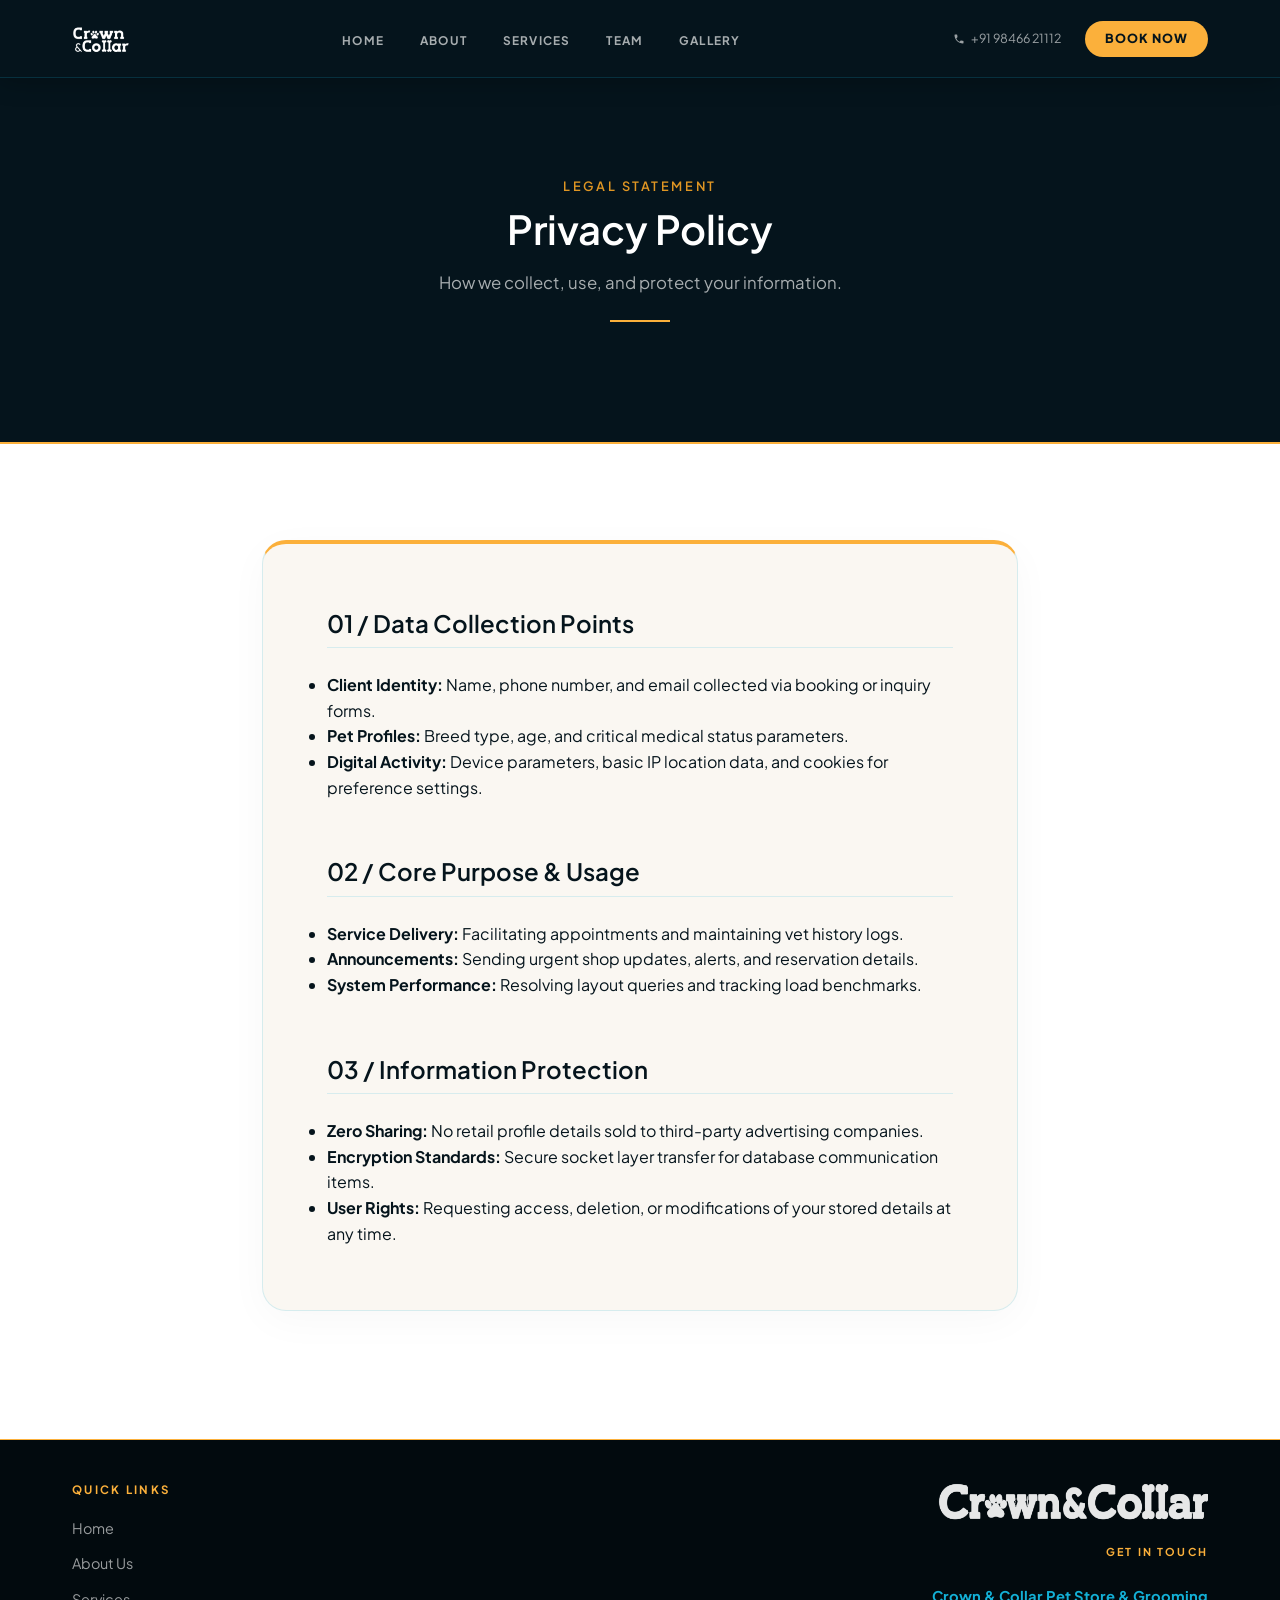
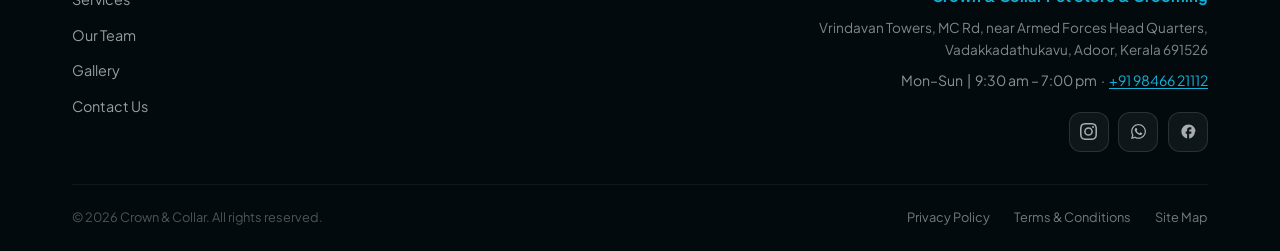
==== commit 963074c6: "final push" ====
--- a/privacy.html
+++ b/privacy.html
@@ -23,15 +23,16 @@
     </svg>
   </button>
 
-  <!-- Header Section -->
+    <!-- Header Section -->
   <header class="main-header" id="Header">
     <div class="header-container">
       <div class="logo-wrapper">
-        <a href="index.html#home" class="logo-link" aria-label="Crown & Collar Home">
-          <img src="assets/logo_vertical.png" alt="Crown & Collar" class="header-logo-img">
+        <a href="index.html#home" class="logo-link" aria-label="Crown &amp; Collar Home">
+          <img src="assets/logo_vertical.png" alt="Crown &amp; Collar" class="header-logo-img">
         </a>
       </div>
-      
+
+      <!-- Navigation -->
       <nav class="nav-menu" id="NavMenu">
         <ul class="nav-list">
           <li class="nav-item"><a href="index.html#home" class="nav-link">Home</a></li>
@@ -42,6 +43,7 @@
         </ul>
       </nav>
 
+      <!-- CTA + Contact -->
       <div class="header-actions">
         <div class="header-contact-info">
           <span class="contact-detail-line">
@@ -51,14 +53,11 @@
             <a href="tel:+919846621112">+91 98466 21112</a>
           </span>
         </div>
-        <button class="mobile-toggle" aria-label="Toggle Navigation" id="MobileMenuToggle" style="display:none">
-          <span class="bar"></span>
-          <span class="bar"></span>
-          <span class="bar"></span>
-        </button>
+        <a href="index.html#contact" class="btn-header-cta" id="HeaderCtaBtn">Book Now</a>
       </div>
     </div>
   </header>
+
 
 
   <!-- Title Section -->
@@ -110,11 +109,12 @@
   </section>
 
   <!-- Footer Section -->
-  <footer class="main-footer">
+          <footer class="main-footer">
     <div class="container">
 
-      <!-- Top Row: Quick Links | Brand + Socials -->
       <div class="footer-top">
+
+        <!-- Col 1: Quick Links -->
         <div class="footer-quick-links">
           <span class="footer-section-label">Quick Links</span>
           <ul class="footer-links">
@@ -124,12 +124,20 @@
             <li><a href="index.html#team">Our Team</a></li>
             <li><a href="index.html#gallery">Gallery</a></li>
             <li><a href="index.html#contact">Contact Us</a></li>
-            <li><a href="services.html">Full Services Catalog</a></li>
           </ul>
         </div>
+
+        <!-- Col 2: Brand + Get In Touch + Address + Socials -->
         <div class="footer-brand-block">
-          <span class="footer-logo-text">Crown &amp; Collar</span>
-          <span class="footer-tagline">Adoor's No. 1 Pet Shop</span>
+          <img src="assets/logo_horizontal.png" alt="Crown &amp; Collar" class="footer-logo-img">
+          <span class="footer-get-in-touch-label">Get In Touch</span>
+          
+          <div class="footer-address-info">
+            <strong class="footer-store-name">Crown &amp; Collar Pet Store &amp; Grooming</strong>
+            <p class="footer-address-text">Vrindavan Towers, MC Rd, near Armed Forces Head Quarters,<br>Vadakkadathukavu, Adoor, Kerala 691526</p>
+            <p class="footer-hours-phone">Mon&ndash;Sun &nbsp;|&nbsp; 9:30 am &ndash; 7:00 pm &nbsp;&middot;&nbsp; <a href="tel:+919846621112">+91 98466 21112</a></p>
+          </div>
+
           <div class="footer-socials">
             <a href="https://www.instagram.com/crown_n_collar_official/" target="_blank" aria-label="Instagram" class="social-icon">
               <svg width="17" height="17" viewBox="0 0 24 24" fill="currentColor"><path d="M12 2.163c3.204 0 3.584.012 4.85.07 3.252.148 4.771 1.691 4.919 4.919.058 1.265.069 1.645.069 4.849 0 3.205-.012 3.584-.069 4.849-.149 3.225-1.664 4.771-4.919 4.919-1.266.058-1.644.07-4.85.07-3.204 0-3.584-.012-4.849-.07-3.26-.149-4.771-1.699-4.919-4.92-.058-1.265-.07-1.644-.07-4.849 0-3.204.013-3.583.07-4.849.149-3.227 1.664-4.771 4.919-4.919 1.266-.057 1.645-.069 4.849-.069zM12 0C8.741 0 8.333.014 7.053.072 2.695.272.273 2.69.073 7.051.014 8.333 0 8.741 0 12c0 3.259.014 3.668.072 4.948.2 4.358 2.618 6.78 6.98 6.98 1.281.058 1.689.072 4.948.072 3.259 0 3.668-.014 4.948-.072 4.354-.2 6.782-2.618 6.979-6.98.059-1.28.073-1.689.073-4.948 0-3.259-.014-3.667-.072-4.947-.196-4.354-2.617-6.78-6.979-6.98C15.668.014 15.259 0 12 0zm0 5.838a6.162 6.162 0 1 0 0 12.324 6.162 6.162 0 0 0 0-12.324zM12 16a4 4 0 1 1 0-8 4 4 0 0 1 0 8zm6.406-11.845a1.44 1.44 0 1 0 0 2.881 1.44 1.44 0 0 0 0-2.881z"/></svg>
@@ -142,20 +150,7 @@
             </a>
           </div>
         </div>
-      </div>
 
-      <!-- Middle Row: Address | Get in Touch -->
-      <div class="footer-middle">
-        <div class="footer-address-block">
-          <span class="footer-section-label">Our Boutique</span>
-          <strong>Crown &amp; Collar Pet Store &amp; Grooming</strong>
-          <p>Vrindavan Towers, MC Rd, near Armed Forces Head Quarters,<br>Vadakkadathukavu, Adoor, Kerala 691526</p>
-        </div>
-        <div class="footer-contact-block">
-          <span class="footer-section-label" style="display:block; text-align:right;">Get in Touch</span>
-          <p>Got questions? Call us: <a href="tel:+919846621112">+91 98466 21112</a></p>
-          <p style="margin-top: 0.5rem; color: rgba(255,255,255,0.4);">Mon&ndash;Sun &nbsp;|&nbsp; 9:30 am &ndash; 7:00 pm</p>
-        </div>
       </div>
 
       <!-- Bottom Bar -->
@@ -174,4 +169,3 @@
   <script src="script.js"></script>
 </body>
 </html>
-
--- a/styles.css
+++ b/styles.css
@@ -22,8 +22,8 @@
   --color-text-dark: #05141c;            /* Dark slate-teal instead of generic black */
   --color-text-muted: #56646e;           /* Muted slate-teal */
   
-  /* Playfair Display display serif and Jakarta Sans body */
-  --font-title: 'Playfair Display', Georgia, serif;
+  /* Plus Jakarta Sans for both display and body */
+  --font-title: 'Plus Jakarta Sans', system-ui, -apple-system, sans-serif;
   --font-body: 'Plus Jakarta Sans', system-ui, -apple-system, sans-serif;
   
   --transition-smooth: all 0.75s cubic-bezier(0.34, 1.56, 0.64, 1); /* Spring transition curve */
@@ -265,20 +265,20 @@
   left: 0;
   width: 100%;
   z-index: 100;
-  background-color: rgba(255, 255, 255, 0.98);
-  backdrop-filter: blur(20px);
-  -webkit-backdrop-filter: blur(20px);
-  border-bottom: 1px solid rgba(19, 176, 214, 0.2);
-  box-shadow: 0 4px 28px rgba(5, 20, 28, 0.09);
+  background-color: var(--color-accent-emerald);
+  border-bottom: 1px solid rgba(19, 176, 214, 0.18);
+  box-shadow: 0 2px 24px rgba(0,0,0,0.28);
   transition: var(--transition-fast);
 }
 
-/* Exact logo image in header */
+/* Logo image in header */
 .header-logo-img {
-  height: 62px;
+  height: 58px;
   width: auto;
   display: block;
   object-fit: contain;
+  /* invert so logo looks good on dark bg */
+  filter: brightness(0) invert(1);
 }
 
 .header-container {
@@ -413,22 +413,45 @@
   align-items: flex-end;
   gap: 0.15rem;
   font-size: 0.78rem;
-  color: var(--color-text-muted); /* Dark on light header */
+  color: rgba(255,255,255,0.6);
 }
 
 .contact-detail-line {
   display: flex;
   align-items: center;
   gap: 0.4rem;
-  color: var(--color-text-muted);
+  color: rgba(255,255,255,0.6);
 }
 
 .contact-detail-line a {
-  color: var(--color-text-muted);
+  color: rgba(255,255,255,0.6);
 }
 
 .contact-detail-line a:hover {
-  color: var(--color-accent-blue);
+  color: var(--color-accent-gold);
+}
+
+/* Header CTA Book Now button */
+.btn-header-cta {
+  display: inline-flex;
+  align-items: center;
+  padding: 0.5rem 1.25rem;
+  background: var(--color-accent-gold);
+  color: var(--color-accent-emerald);
+  font-family: var(--font-body);
+  font-size: 0.78rem;
+  font-weight: 800;
+  text-transform: uppercase;
+  letter-spacing: 0.08em;
+  border-radius: var(--border-radius-btn);
+  white-space: nowrap;
+  transition: var(--transition-fast);
+  text-decoration: none;
+}
+
+.btn-header-cta:hover {
+  background: var(--color-accent-gold-dark);
+  transform: translateY(-1px);
 }
 
 .mobile-toggle {
@@ -735,89 +758,127 @@
   border: 1px solid rgba(19, 176, 214, 0.1);
 }
 
-/* --- Services Section --- */
+/* --- Services Section (Redesigned) --- */
 .services-section {
-  padding: 4.5rem 0;
   background-color: var(--color-white);
   border-top: var(--border-premium);
   border-bottom: var(--border-premium);
   overflow: hidden;
 }
 
-.services-carousel-wrapper {
-  margin: 0 -2rem;
-  padding: 1rem 2rem 3rem;
-  overflow-x: auto;
-  scroll-behavior: smooth;
-}
-
-.services-carousel-wrapper::-webkit-scrollbar {
+/* Dark header band */
+.services-header-band {
+  background-color: var(--color-accent-emerald);
+  padding: 3.5rem 0 3rem;
+  text-align: center;
+}
+
+.services-eyebrow {
+  display: block;
+  font-family: var(--font-body);
+  font-size: 0.72rem;
+  font-weight: 700;
+  text-transform: uppercase;
+  letter-spacing: 0.25em;
+  color: var(--color-accent-gold);
+  margin-bottom: 0.75rem;
+}
+
+.services-main-title {
+  font-family: var(--font-title);
+  font-size: clamp(2.4rem, 6vw, 4rem);
+  font-weight: 700;
+  color: var(--color-white);
+  line-height: 1.1;
+  margin: 0;
+}
+
+/* Light grid block below */
+.services-grid-block {
+  padding: 3.5rem 0 4rem;
+  background-color: var(--color-beige-light);
+}
+
+.services-4-grid {
+  display: grid;
+  grid-template-columns: 1fr;
+  gap: 1.5rem;
+}
+
+/* Individual service card */
+.svc-card {
+  background: var(--color-white);
+  border: 1px solid rgba(19, 176, 214, 0.12);
+  border-radius: 20px;
+  padding: 2rem 1.75rem;
+  position: relative;
+  transition: all 0.25s ease;
+  overflow: hidden;
+}
+
+.svc-card::before {
+  content: '';
+  position: absolute;
+  top: 0; left: 0;
+  width: 4px;
+  height: 100%;
+  background: var(--color-accent-blue);
+  border-radius: 20px 0 0 20px;
+  transform: scaleY(0);
+  transform-origin: bottom;
+  transition: transform 0.3s ease;
+}
+
+.svc-card:hover::before {
+  transform: scaleY(1);
+}
+
+.svc-card:hover {
+  transform: translateY(-4px);
+  box-shadow: 0 16px 40px rgba(19, 176, 214, 0.1);
+  border-color: rgba(19, 176, 214, 0.3);
+}
+
+.svc-num {
+  display: block;
+  font-family: var(--font-title);
+  font-size: 3rem;
+  font-weight: 700;
+  color: var(--color-accent-blue);
+  opacity: 0.18;
+  line-height: 1;
+  margin-bottom: 0.25rem;
+  letter-spacing: -0.05em;
+}
+
+.svc-title {
+  font-family: var(--font-title);
+  font-size: 1.45rem;
+  font-weight: 700;
+  color: var(--color-accent-emerald);
+  margin-bottom: 0.75rem;
+  line-height: 1.2;
+}
+
+.svc-desc {
+  font-size: 0.92rem;
+  line-height: 1.65;
+  color: var(--color-text-muted);
+  margin-bottom: 1.25rem;
+}
+
+.svc-tags {
   display: none;
-}
-
-.services-row {
-  display: flex;
-  gap: 2.5rem;
-  width: max-content;
-}
-
-.service-card.paw-shape {
-  width: 280px;
-  background-color: var(--color-white);
-  padding: 3rem 2rem;
-  border: 1px solid rgba(19, 176, 214, 0.15);
-  box-shadow: 0 10px 30px rgba(19, 176, 214, 0.01);
-  display: flex;
-  flex-direction: column;
-  align-items: center;
-  text-align: center;
-  border-radius: 90px 90px 45px 45px / 110px 110px 55px 55px; /* Paw curvature */
-  transition: var(--transition-smooth);
-}
-
-.service-card.paw-shape:hover {
-  transform: translateY(-8px);
-  border-color: var(--color-accent-blue);
-  box-shadow: 0 15px 40px rgba(19, 176, 214, 0.05);
-}
-
-.service-card-title {
-  font-size: 1.35rem;
-  margin-bottom: 1.25rem;
-}
-
-.card-icon-box {
-  width: 60px;
-  height: 60px;
-  background-color: var(--color-beige-light);
-  border-radius: 50%;
-  display: flex;
-  align-items: center;
-  justify-content: center;
-  margin-bottom: 1.5rem;
-  border: 1px solid rgba(19, 176, 214, 0.15);
-  color: var(--color-accent-blue);
-}
-
-.card-bullet-points {
-  list-style: none;
-  display: flex;
-  flex-direction: column;
-  gap: 0.5rem;
-  font-size: 0.9rem;
-  color: var(--color-text-muted);
-  width: 100%;
-}
-
-.card-bullet-points li {
-  position: relative;
-  padding-left: 0.5rem;
 }
 
 .services-footer {
   text-align: center;
-  margin-top: 2rem;
-}
+  margin-top: 2.5rem;
+}
+
+/* Keep old classes for services.html compatibility */
+.services-carousel-wrapper { display: none; }
+
 
 /* --- Team & Gallery Section --- */
 .team-gallery-section {
@@ -1358,18 +1419,19 @@
   line-height: 1.7;
 }
 
-/* Top row: Quick Links (left) | Brand + Socials (right) */
+/* Top row: Quick Links (left on desktop) | Brand + Socials (right on desktop) */
 .footer-top {
   display: flex;
   flex-direction: column;
-  align-items: flex-start;
+  align-items: center;
+  text-align: center;
   padding: 2.5rem 0 2rem;
   border-bottom: 1px solid rgba(255, 255, 255, 0.06);
-  gap: 2rem;
+  gap: 2.5rem;
 }
 
 .footer-quick-links {
-  min-width: 160px;
+  width: 100%;
 }
 
 .footer-section-label {
@@ -1386,7 +1448,9 @@
   list-style: none;
   display: flex;
   flex-direction: column;
+  align-items: center;
   gap: 0.7rem;
+  padding: 0;
 }
 
 .footer-links a {
@@ -1397,32 +1461,86 @@
 
 .footer-links a:hover {
   color: var(--color-accent-blue);
-  padding-left: 4px;
-}
-
-/* Right side: brand block */
+}
+
+/* Right side: Get In Touch + socials — right aligned on desktop, centered on mobile */
 .footer-brand-block {
   display: flex;
   flex-direction: column;
-  align-items: flex-start;
-  gap: 0.4rem;
-  text-align: left;
+  align-items: center;
+  gap: 1.2rem;
+  text-align: center;
+  width: 100%;
+}
+
+/* Horizontal logo image in footer (white) */
+.footer-logo-img {
+  height: 44px;
+  width: auto;
+  display: block;
+  filter: brightness(0) invert(1);
+  opacity: 0.9;
 }
 
 .footer-logo-text {
-  font-family: var(--font-title);
-  font-size: 1.6rem;
+  display: none; /* replaced by image */
+}
+
+.footer-tagline {
+  display: none; /* removed — logo speaks for itself */
+}
+
+/* "Get In Touch" label + socials stacked */
+.footer-get-in-touch-label {
+  font-family: var(--font-body);
+  font-size: 0.68rem;
   font-weight: 700;
+  text-transform: uppercase;
+  letter-spacing: 0.2em;
+  color: var(--color-accent-gold);
+}
+
+/* Address container with column layout and order logic */
+.footer-address-info {
+  display: flex;
+  flex-direction: column;
+  align-items: center;
+  gap: 0.5rem;
+  text-align: center;
+}
+
+.footer-address-text {
+  color: rgba(255, 255, 255, 0.5);
+  font-size: 0.85rem;
+  line-height: 1.6;
+  margin: 0;
+  order: 1; /* First on mobile */
+}
+
+.footer-hours-phone {
+  color: rgba(255, 255, 255, 0.55);
+  font-size: 0.88rem;
+  margin: 0;
+  order: 2; /* Second on mobile */
+}
+
+.footer-hours-phone a {
+  color: var(--color-accent-blue);
+  text-decoration: underline;
+  text-underline-offset: 2px;
+}
+
+.footer-hours-phone a:hover {
   color: var(--color-white);
-  letter-spacing: -0.02em;
-  line-height: 1;
-}
-
-.footer-tagline {
-  font-size: 0.85rem;
-  color: rgba(255, 255, 255, 0.45);
-  font-style: italic;
-  margin-bottom: 0.8rem;
+}
+
+.footer-store-name {
+  color: var(--color-accent-blue);
+  font-size: 0.92rem;
+  font-weight: 700;
+  display: block;
+  margin-top: 0.2rem;
+  order: 3; /* Third (bottom) on mobile */
 }
 
 .footer-socials {
@@ -1431,15 +1549,15 @@
 }
 
 .social-icon {
-  width: 38px;
-  height: 38px;
-  background-color: rgba(255, 255, 255, 0.04);
-  border: 1px solid rgba(255, 255, 255, 0.1);
+  width: 40px;
+  height: 40px;
+  background-color: rgba(255, 255, 255, 0.05);
+  border: 1px solid rgba(255, 255, 255, 0.12);
   color: rgba(255, 255, 255, 0.65);
   display: flex;
   align-items: center;
   justify-content: center;
-  border-radius: var(--border-radius-card);
+  border-radius: 12px;
   transition: var(--transition-fast);
 }
 
@@ -1450,49 +1568,6 @@
   transform: translateY(-2px);
 }
 
-/* Middle row: Address (left) | Hours + Contact (right) */
-.footer-middle {
-  display: flex;
-  flex-direction: column;
-  align-items: flex-start;
-  padding: 1.5rem 0;
-  border-bottom: 1px solid rgba(255, 255, 255, 0.06);
-  gap: 2rem;
-}
-
-.footer-address-block {
-  max-width: 380px;
-}
-
-.footer-address-block p {
-  color: rgba(255, 255, 255, 0.55);
-  font-size: 0.88rem;
-}
-
-.footer-address-block strong {
-  color: var(--color-accent-blue);
-  display: block;
-  margin-bottom: 0.15rem;
-}
-
-.footer-contact-block {
-  text-align: left;
-}
-
-.footer-contact-block p {
-  color: rgba(255, 255, 255, 0.55);
-  font-size: 0.88rem;
-}
-
-.footer-contact-block a {
-  color: var(--color-accent-blue);
-  text-decoration: underline;
-  text-underline-offset: 2px;
-}
-
-.footer-contact-block a:hover {
-  color: var(--color-white);
-}
 
 /* Bottom bar: copyright + links */
 .footer-bottom {
@@ -1545,31 +1620,30 @@
     z-index: 1;
     flex: 1;
     justify-content: center;
-    /* Pill container */
-    background: rgba(5, 20, 28, 0.05);
-    border: 1.5px solid rgba(19, 176, 214, 0.22);
-    border-radius: 50px;
+    /* No pill container on dark bg — just clean links */
+    background: transparent;
+    border: none;
+    border-radius: 0;
     margin: 0 1.5rem;
-    padding: 0.28rem 0.4rem;
+    padding: 0;
   }
 
   .nav-list {
     flex-direction: row;
-    gap: 0.1rem;
+    gap: 0.25rem;
     align-items: center;
   }
 
   .nav-link {
-    color: var(--color-accent-emerald);
+    color: rgba(255, 255, 255, 0.65);
     font-size: 0.74rem;
     font-weight: 700;
     letter-spacing: 0.1em;
     text-transform: uppercase;
     position: relative;
-    padding: 0.5rem 1.1rem;
+    padding: 0.5rem 1rem;
     border-radius: 50px;
     transition: all 0.18s ease;
-    opacity: 0.7;
   }
 
   .nav-link::after {
@@ -1577,21 +1651,25 @@
   }
 
   .nav-link:hover {
+    color: #fff;
+    background: rgba(255, 255, 255, 0.08);
+  }
+
+  .nav-link.active {
     color: var(--color-accent-emerald);
-    background: rgba(19, 176, 214, 0.1);
-    opacity: 1;
-  }
-
-  .nav-link.active {
-    color: #fff;
-    background: var(--color-accent-emerald);
-    box-shadow: 0 3px 14px rgba(5, 20, 28, 0.28);
-    opacity: 1;
+    background: var(--color-accent-gold);
+    box-shadow: 0 3px 14px rgba(251, 176, 59, 0.35);
   }
 
 
   .header-contact-info {
     display: flex;
+  }
+
+  /* Services 2-col grid on tablet */
+  .services-4-grid {
+    grid-template-columns: 1fr 1fr;
+    gap: 1.5rem;
   }
 
   /* Paw carousel desktop dimensions scaling */
@@ -1634,30 +1712,48 @@
     gap: 2.5rem;
   }
 
-  /* Footer layout shifts to PRAASH 2-column layout */
+  /* Footer layout shifts to 2-column layout */
   .footer-top {
     flex-direction: row;
     justify-content: space-between;
+    align-items: flex-start;
     gap: 3rem;
+  }
+
+  .footer-quick-links {
+    text-align: left;
+    width: auto;
+  }
+
+  .footer-links {
+    align-items: flex-start;
   }
 
   .footer-brand-block {
     align-items: flex-end;
     text-align: right;
-  }
-
-  .footer-middle {
-    flex-direction: row;
-    justify-content: space-between;
-    gap: 3rem;
-  }
-
-  .footer-contact-block {
+    width: auto;
+  }
+
+  .footer-address-info {
+    align-items: flex-end;
     text-align: right;
   }
 
-  .footer-contact-block .footer-section-label {
-    text-align: right !important;
+  .footer-store-name {
+    order: 1; /* Store name at the top on desktop */
+  }
+
+  .footer-address-text {
+    order: 2; /* Address in the middle on desktop */
+  }
+
+  .footer-hours-phone {
+    order: 3; /* Hours & phone at the bottom on desktop */
+  }
+
+  .footer-socials {
+    justify-content: flex-end;
   }
 
   .footer-bottom {
@@ -1699,6 +1795,11 @@
     gap: 5rem;
   }
 
+  /* Services 4-col grid on wide desktop */
+  .services-4-grid {
+    grid-template-columns: repeat(4, 1fr);
+  }
+
   .gallery-row-flex {
     grid-template-columns: repeat(4, 1fr);
     gap: 1.5rem;
